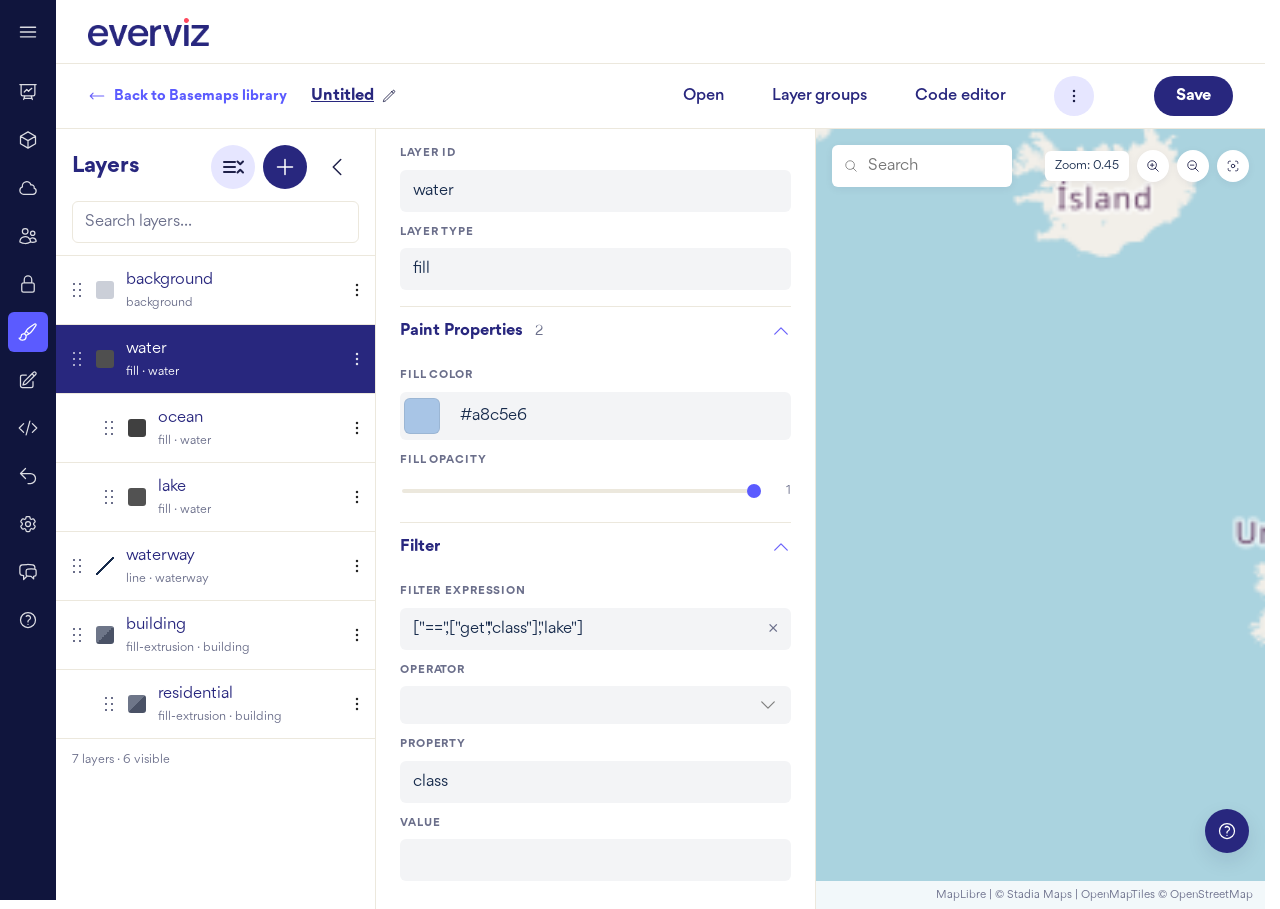
==== pages/base-map-editor.html @ 0524ca34 "feat: editor topbar — Code editor + overflow menu (Sources/Settings/Global state/Export) Per Vera's " ====
<!doctype html>
<html lang="en">
<head>
  <meta charset="utf-8" />
  <meta name="viewport" content="width=1280" />
  <base href="../" />
  <title>Base map editor · everviz prototype</title>
  <link rel="stylesheet" href="assets/css/tokens.css" />
  <link rel="stylesheet" href="assets/css/base.css" />
  <link rel="stylesheet" href="assets/css/chrome.css" />
  <link rel="stylesheet" href="assets/css/pages/editor.css" />
</head>
<body data-screen="designer-tools" data-screen-title="Base map editor" data-crumbs='[]' data-page-mode="editor" data-save-toast="Basemap saved" data-editor-kind="basemap" data-library-href="pages/base-maps-library.html">
  <div class="app app--editor">
    <div id="chrome" class="chrome-mount"></div>
    <main>
      <header class="editor-bar">
        <div class="editor-bar__left">
          <a class="back-link" href="pages/base-maps-library.html">
            <img src="assets/icons/arrow-long-left.svg" alt="" width="18" height="18" />
            Back to Basemaps library
          </a>
          <div class="editor-bar__title">
            <span class="editor-bar__title-text" data-editor-title contenteditable="true" spellcheck="false">Untitled</span>
            <button class="icon-btn" data-action="focus-title" aria-label="Rename" data-tooltip="Rename"><img src="assets/icons/pencil.svg" alt="" width="14" height="14" /></button>
          </div>
        </div>
        <div class="editor-bar__actions">
          <button class="editor-action">Open</button>
          <button class="editor-action">Layer groups</button>
          <button class="editor-action">Code editor</button>
          <div class="editor-overflow" data-editor-overflow>
            <button class="editor-overflow__btn" data-editor-overflow-trigger aria-label="More options" data-tooltip="More options">
              <img src="assets/icons/ellipsis-vertical.svg" alt="" width="20" height="20" />
            </button>
            <ul class="editor-overflow__menu" hidden role="menu">
              <li><button type="button" class="editor-overflow__item" role="menuitem">Sources</button></li>
              <li><button type="button" class="editor-overflow__item" role="menuitem">Settings</button></li>
              <li><button type="button" class="editor-overflow__item" role="menuitem">Global state</button></li>
              <li><button type="button" class="editor-overflow__item" role="menuitem">Export</button></li>
            </ul>
          </div>
          <button class="editor-action editor-action--save" data-action="open-save-modal">Save</button>
        </div>
      </header>

      <div class="editor-grid">
        <aside class="editor-pane editor-pane--layers">
          <div class="layers-pane__head">
            <h2 class="layers-pane__title">Layers</h2>
            <div class="layers-pane__head-actions">
              <button class="icon-pill" aria-label="Expand or collapse all layers" data-tooltip="Expand or collapse all layers"><img src="assets/icons/expand-collapse.svg" alt="" width="24" height="24" /></button>
              <button class="icon-pill icon-pill--accent" data-tooltip="Add a new layer" aria-label="Add a new layer"><img src="assets/icons/plus.svg" alt="" width="24" height="24" /></button>
              <button class="icon-pill icon-pill--ghost" data-action="toggle-layers-pane" aria-label="Collapse panel" data-tooltip="Collapse panel"><img src="assets/icons/chevron-left.svg" alt="" width="24" height="24" /></button>
            </div>
          </div>
          <div class="layers-pane__search">
            <input type="text" class="layers-pane__search-input" placeholder="Search layers..." />
          </div>
          <ul class="layers-list">
            <li class="layer-item" data-layer-id="background">
              <button class="layer-item__row">
                <span class="layer-item__handle" aria-hidden="true"></span>
                <span class="layer-item__swatch layer-item__swatch--background"></span>
                <span class="layer-item__body">
                  <span class="layer-item__name">background</span>
                  <span class="layer-item__meta">background</span>
                </span>
              </button>
              <button class="layer-item__menu" aria-label="More options" data-tooltip="More options"><img src="assets/icons/ellipsis-vertical.svg" alt="" width="20" height="20" /></button>
            </li>
            <li class="layer-item layer-item--selected" data-layer-id="water">
              <button class="layer-item__row">
                <span class="layer-item__handle" aria-hidden="true"></span>
                <span class="layer-item__swatch layer-item__swatch--water"></span>
                <span class="layer-item__body">
                  <span class="layer-item__name">water</span>
                  <span class="layer-item__meta">fill · water</span>
                </span>
              </button>
              <button class="layer-item__menu" aria-label="More options" data-tooltip="More options"><img src="assets/icons/ellipsis-vertical.svg" alt="" width="20" height="20" /></button>
            </li>
            <li class="layer-item layer-item--child" data-layer-id="ocean">
              <button class="layer-item__row">
                <span class="layer-item__handle" aria-hidden="true"></span>
                <span class="layer-item__swatch layer-item__swatch--ocean"></span>
                <span class="layer-item__body">
                  <span class="layer-item__name">ocean</span>
                  <span class="layer-item__meta">fill · water</span>
                </span>
              </button>
              <button class="layer-item__menu" aria-label="More options" data-tooltip="More options"><img src="assets/icons/ellipsis-vertical.svg" alt="" width="20" height="20" /></button>
            </li>
            <li class="layer-item layer-item--child" data-layer-id="lake">
              <button class="layer-item__row">
                <span class="layer-item__handle" aria-hidden="true"></span>
                <span class="layer-item__swatch layer-item__swatch--lake"></span>
                <span class="layer-item__body">
                  <span class="layer-item__name">lake</span>
                  <span class="layer-item__meta">fill · water</span>
                </span>
              </button>
              <button class="layer-item__menu" aria-label="More options" data-tooltip="More options"><img src="assets/icons/ellipsis-vertical.svg" alt="" width="20" height="20" /></button>
            </li>
            <li class="layer-item" data-layer-id="waterway">
              <button class="layer-item__row">
                <span class="layer-item__handle" aria-hidden="true"></span>
                <span class="layer-item__swatch layer-item__swatch--waterway"></span>
                <span class="layer-item__body">
                  <span class="layer-item__name">waterway</span>
                  <span class="layer-item__meta">line · waterway</span>
                </span>
              </button>
              <button class="layer-item__menu" aria-label="More options" data-tooltip="More options"><img src="assets/icons/ellipsis-vertical.svg" alt="" width="20" height="20" /></button>
            </li>
            <li class="layer-item" data-layer-id="building">
              <button class="layer-item__row">
                <span class="layer-item__handle" aria-hidden="true"></span>
                <span class="layer-item__swatch layer-item__swatch--building"></span>
                <span class="layer-item__body">
                  <span class="layer-item__name">building</span>
                  <span class="layer-item__meta">fill-extrusion · building</span>
                </span>
              </button>
              <button class="layer-item__menu" aria-label="More options" data-tooltip="More options"><img src="assets/icons/ellipsis-vertical.svg" alt="" width="20" height="20" /></button>
            </li>
            <li class="layer-item layer-item--child" data-layer-id="residential">
              <button class="layer-item__row">
                <span class="layer-item__handle" aria-hidden="true"></span>
                <span class="layer-item__swatch layer-item__swatch--building"></span>
                <span class="layer-item__body">
                  <span class="layer-item__name">residential</span>
                  <span class="layer-item__meta">fill-extrusion · building</span>
                </span>
              </button>
              <button class="layer-item__menu" aria-label="More options" data-tooltip="More options"><img src="assets/icons/ellipsis-vertical.svg" alt="" width="20" height="20" /></button>
            </li>
          </ul>
          <div class="layers-pane__foot">7 layers · 6 visible</div>
        </aside>

        <section class="editor-pane editor-pane--properties">
          <div class="prop-row">
            <label class="prop-label">LAYER ID</label>
            <input type="text" class="prop-input" value="water" data-prop="layer-id" />
          </div>
          <div class="prop-row">
            <label class="prop-label">LAYER TYPE</label>
            <input type="text" class="prop-input" value="fill" />
          </div>

          <details class="prop-section" open>
            <summary class="prop-section__head">
              <span class="prop-section__title">Paint Properties <span class="prop-section__count">2</span></span>
              <img src="assets/icons/chevron-down.svg" alt="" width="20" height="20" />
            </summary>
            <div class="prop-section__body">
              <div class="prop-row">
                <label class="prop-label">Fill Color</label>
                <div class="color-input">
                  <span class="color-input__swatch" style="background:#a8c5e6"></span>
                  <input type="text" class="prop-input prop-input--inline" value="#a8c5e6" />
                </div>
              </div>
              <div class="prop-row">
                <label class="prop-label">Fill Opacity</label>
                <div class="slider-row">
                  <input type="range" class="prop-slider" min="0" max="1" step="0.05" value="1" />
                  <span class="prop-slider__value">1</span>
                </div>
              </div>
            </div>
          </details>

          <details class="prop-section" open>
            <summary class="prop-section__head">
              <span class="prop-section__title">Filter</span>
              <img src="assets/icons/chevron-down.svg" alt="" width="20" height="20" />
            </summary>
            <div class="prop-section__body">
              <div class="prop-row">
                <label class="prop-label">Filter Expression</label>
                <div class="prop-input-with-clear">
                  <input type="text" class="prop-input" value='["==",["get","class"],"lake"]' />
                  <button class="prop-input__clear" aria-label="Clear">×</button>
                </div>
              </div>
              <div class="prop-row">
                <label class="prop-label">Operator</label>
                <button class="prop-select">
                  <span></span>
                  <img src="assets/icons/chevron-down.svg" alt="" width="20" height="20" />
                </button>
              </div>
              <div class="prop-row">
                <label class="prop-label">Property</label>
                <input type="text" class="prop-input" value="class" />
              </div>
              <div class="prop-row">
                <label class="prop-label">Value</label>
                <input type="text" class="prop-input" value="" />
              </div>
            </div>
          </details>
        </section>

        <aside class="editor-pane editor-pane--map">
          <div class="map-preview" aria-hidden="true"></div>
          <div class="map-overlay map-overlay--top">
            <div class="map-search">
              <img src="assets/icons/magnifying-glass.svg" alt="" width="14" height="14" />
              <input type="text" class="map-search__input" placeholder="Search" />
            </div>
            <div class="map-controls">
              <button class="map-chip">Zoom: 0.45</button>
              <button class="map-control-btn" aria-label="Zoom in" data-tooltip="Zoom in"><img src="assets/icons/magnifying-glass-plus.svg" alt="" width="14" height="14" /></button>
              <button class="map-control-btn" aria-label="Zoom out" data-tooltip="Zoom out"><img src="assets/icons/magnifying-glass-minus.svg" alt="" width="14" height="14" /></button>
              <button class="map-control-btn" aria-label="Recenter" data-tooltip="Recenter"><img src="assets/icons/viewfinder-circle.svg" alt="" width="14" height="14" /></button>
            </div>
          </div>
          <button class="map-help-fab" aria-label="Help" data-tooltip="Help"><img src="assets/icons/question-mark-circle.svg" alt="" width="20" height="20" /></button>
          <div class="map-attribution">MapLibre | © Stadia Maps | OpenMapTiles © OpenStreetMap</div>
        </aside>
      </div>
    </main>
  </div>

  <!-- Layer item context menu (opens from three-dot button) -->
  <div class="layer-menu" data-layer-menu hidden role="menu">
    <button class="layer-menu__item" role="menuitem" data-action="hide">
      <img src="assets/icons/eye-slash.svg" alt="" width="16" height="16" data-menu-icon />
      <span data-menu-label>Hide</span>
    </button>
    <button class="layer-menu__item" role="menuitem" data-action="duplicate">
      <img src="assets/icons/document-duplicate.svg" alt="" width="16" height="16" />
      <span>Duplicate</span>
    </button>
    <button class="layer-menu__item layer-menu__item--danger" role="menuitem" data-action="delete">
      <img src="assets/icons/trash.svg" alt="" width="16" height="16" />
      <span>Delete</span>
    </button>
  </div>

  <!-- Save toast (shown after Save in modal) -->
  <div class="save-toast" data-save-toast-el hidden role="status" aria-live="polite">
    <img src="assets/icons/check-circle.svg" alt="" width="20" height="20" />
    <span data-save-toast-text></span>
  </div>

  <!-- Save modal -->
  <div class="save-modal" data-save-modal hidden aria-hidden="true">
    <div class="save-modal__backdrop" data-save-modal-close></div>
    <div class="save-modal__panel" role="dialog" aria-modal="true" aria-labelledby="save-modal-title">
      <header class="save-modal__head">
        <h2 class="save-modal__title" id="save-modal-title">Save Basemap</h2>
        <button class="save-modal__close" aria-label="Close" data-save-modal-close data-tooltip="Close">
          <img src="assets/icons/x-mark.svg" alt="" width="18" height="18" />
        </button>
      </header>
      <div class="save-modal__body">
        <label class="save-modal__label" for="save-template-name">Name basemap</label>
        <input id="save-template-name" type="text" class="save-modal__input" value="Untitled project" />
      </div>
      <footer class="save-modal__foot">
        <button class="btn btn--outline" data-save-modal-close>Cancel</button>
        <a class="btn btn--outline" href="pages/base-maps-library.html" data-action="save-and-go">Save &amp; go to Basemaps library</a>
        <button class="btn btn--primary" data-save-modal-close data-action="save-confirm">Save</button>
      </footer>
    </div>
  </div>

  <script>
    // Layer selection: clicking a layer moves the purple highlight and
    // updates the Layer ID field in the properties pane.
    document.addEventListener("DOMContentLoaded", () => {
      // Title from ?name=… query (set by library cards when editing
      // existing items; absent on Create new so title stays "Untitled").
      const params = new URLSearchParams(window.location.search);
      const nameParam = params.get("name");
      if (nameParam) {
        const titleEl = document.querySelector(".editor-bar__title-text");
        if (titleEl) titleEl.textContent = nameParam;

        // Swap the map preview to the matching tile based on the name.
        // First pattern wins, so more-specific patterns come first.
        const MAP_LOOKUP = [
          [/nordic dark|northern europe.*dark/i, "north-europe.png", true],
          [/mediterranean europe|southern europe|tourism.*europe/i, "europe.png", false],
          [/(^|\s)mediterranean(\s|$)/i, "mediterranean.png", false],
          [/northern europe|air quality.*northern/i, "north-europe.png", false],
          [/central europe/i, "central-europe.png", false],
          [/scandinavia|infrastructure.*scandinav/i, "scandinavia.png", false],
          [/nordic|energy mix.*nordic/i, "north-europe.png", false],
          [/(^|\s)(uk|united kingdom|london|constituency)(\s|$)|election results.*uk|transit.*london/i, "uk.png", false],
          [/north africa/i, "north-africa.png", false],
          [/middle east/i, "middle-east.png", false],
          [/north america/i, "north-america.png", false],
          [/south america/i, "south-america.png", false],
          [/east asia/i, "asia-east.png", false],
          [/south asia/i, "asia-india.png", false],
          [/australia/i, "australia.png", false],
          [/europe|election results.*europe|population.*mediterranean/i, "europe.png", false],
          [/world|global|climate zones|time zones|economic/i, "world.png", false],
        ];
        const preview = document.querySelector(".map-preview");
        if (preview) {
          for (const [pattern, image, dark] of MAP_LOOKUP) {
            if (pattern.test(nameParam)) {
              preview.style.backgroundImage = `url("assets/img/maps/${image}")`;
              if (dark) preview.classList.add("map-preview--dark");
              break;
            }
          }
        }
      }

      const idInput = document.querySelector('[data-prop="layer-id"]');
      const layersList = document.querySelector(".layers-list");
      const layerFoot = document.querySelector(".layers-pane__foot");
      const layerSearch = document.querySelector(".layers-pane__search-input");
      const updateLayerCount = () => {
        if (!layerFoot) return;
        const all = layersList.querySelectorAll(".layer-item");
        const filterHidden = layersList.querySelectorAll(".layer-item--filter-hidden");
        const visible = layersList.querySelectorAll(
          ".layer-item:not(.layer-item--hidden):not(.layer-item--filter-hidden)"
        );
        // When filtering, show match counts; otherwise the normal layer summary.
        if (filterHidden.length > 0) {
          const matches = all.length - filterHidden.length;
          layerFoot.textContent = `${matches} of ${all.length} match`;
        } else {
          layerFoot.textContent = `${all.length} layers · ${visible.length} visible`;
        }
      };
      // Layer search: case-insensitive substring match on name + meta text.
      const filterLayers = (raw) => {
        const q = (raw || "").trim().toLowerCase();
        layersList.querySelectorAll(".layer-item").forEach((li) => {
          if (!q) { li.classList.remove("layer-item--filter-hidden"); return; }
          const name = li.querySelector(".layer-item__name")?.textContent.toLowerCase() || "";
          const meta = li.querySelector(".layer-item__meta")?.textContent.toLowerCase() || "";
          li.classList.toggle("layer-item--filter-hidden", !(name.includes(q) || meta.includes(q)));
        });
        updateLayerCount();
      };
      if (layerSearch) {
        layerSearch.addEventListener("input", () => filterLayers(layerSearch.value));
        layerSearch.addEventListener("keydown", (e) => {
          if (e.key === "Escape" && layerSearch.value) {
            layerSearch.value = "";
            filterLayers("");
            e.preventDefault();
          }
        });
      }
      const selectLayer = (li) => {
        layersList
          .querySelectorAll(".layer-item--selected")
          .forEach((s) => s.classList.remove("layer-item--selected"));
        li.classList.add("layer-item--selected");
        const name = li.querySelector(".layer-item__name")?.textContent;
        if (idInput && name) idInput.value = name;
      };
      // Event-delegated row click → select (works for cloned items too).
      layersList.addEventListener("click", (e) => {
        const row = e.target.closest(".layer-item__row");
        if (row) selectLayer(row.closest(".layer-item"));
      });

      // Inline-editable title (pencil focuses, Enter commits, Esc reverts)
      const titleEl = document.querySelector("[data-editor-title]");
      if (titleEl) {
        let titleBefore = "";
        titleEl.addEventListener("focus", () => {
          titleBefore = titleEl.textContent;
          // Select all text inside the contenteditable span
          const range = document.createRange();
          range.selectNodeContents(titleEl);
          const sel = window.getSelection();
          sel.removeAllRanges();
          sel.addRange(range);
        });
        titleEl.addEventListener("keydown", (e) => {
          if (e.key === "Enter") {
            e.preventDefault();
            titleEl.blur();
          } else if (e.key === "Escape") {
            e.preventDefault();
            titleEl.textContent = titleBefore;
            titleEl.blur();
          }
        });
        titleEl.addEventListener("blur", () => {
          const v = (titleEl.textContent || "").replace(/\s+/g, " ").trim();
          titleEl.textContent = v || "Untitled";
        });
        // Pencil click focuses the title for editing.
        document.querySelectorAll('[data-action="focus-title"]').forEach((btn) => {
          btn.addEventListener("click", () => titleEl.focus());
        });
      }

      // Save modal
      const modal = document.querySelector("[data-save-modal]");
      const openModal = () => {
        // Pre-fill the modal's name input with whatever the editor title
        // currently shows (so renames flow into Save).
        const input = document.getElementById("save-template-name");
        if (input && titleEl) input.value = (titleEl.textContent || "").trim();
        modal.hidden = false;
        modal.setAttribute("aria-hidden", "false");
        document.body.style.overflow = "hidden";
      };
      const closeModal = () => {
        modal.hidden = true;
        modal.setAttribute("aria-hidden", "true");
        document.body.style.overflow = "";
      };
      document.querySelectorAll('[data-action="open-save-modal"]').forEach((btn) => {
        btn.addEventListener("click", openModal);
      });
      modal.querySelectorAll("[data-save-modal-close]").forEach((el) => {
        el.addEventListener("click", closeModal);
      });
      document.addEventListener("keydown", (e) => {
        if (e.key === "Escape" && !modal.hidden) closeModal();
      });

      // Save toast — shown when the modal's Save button is clicked.
      const toast = document.querySelector("[data-save-toast-el]");
      const toastText = toast?.querySelector("[data-save-toast-text]");
      const toastMessage = document.body.dataset.saveToast || "Saved";
      let toastTimer;
      const showToast = () => {
        if (!toast) return;
        if (toastText) toastText.textContent = toastMessage;
        toast.hidden = false;
        requestAnimationFrame(() => toast.classList.add("is-visible"));
        clearTimeout(toastTimer);
        toastTimer = setTimeout(() => {
          toast.classList.remove("is-visible");
          setTimeout(() => { toast.hidden = true; }, 220);
        }, 2400);
      };

      // Persist the save to localStorage (used by both Save and Save & go).
      const editorKind = document.body.dataset.editorKind; // "minimap" | "basemap"
      const persistSave = () => {
        const nameInput = document.getElementById("save-template-name");
        const name = (nameInput?.value || "").trim() || "Untitled";
        const previewEl = document.querySelector(".map-preview");
        const thumb = previewEl?.style.backgroundImage || "";
        // If we arrived here from an existing saved entry (?id=...), update it.
        const id = new URLSearchParams(window.location.search).get("id") || null;
        const entry = window.SavedMaps?.save(editorKind, { id, name, thumb });
        if (entry) {
          // Update the editor title to reflect the saved name.
          const titleEl = document.querySelector(".editor-bar__title-text");
          if (titleEl) titleEl.textContent = entry.name;
        }
        return entry;
      };

      document.querySelectorAll('[data-action="save-confirm"]').forEach((btn) => {
        btn.addEventListener("click", () => {
          persistSave();
          showToast();
        });
      });
      document.querySelectorAll('[data-action="save-and-go"]').forEach((link) => {
        link.addEventListener("click", () => {
          persistSave();
          // Anchor navigation continues normally
        });
      });

      // Collapse / expand the Layers pane. Shrinks the editor grid's
      // first column to a 56px rail; only the toggle chevron remains.
      const layersPane = document.querySelector(".editor-pane--layers");
      const editorGrid = document.querySelector(".editor-grid");
      document.querySelectorAll('[data-action="toggle-layers-pane"]').forEach((btn) => {
        btn.addEventListener("click", () => {
          const collapsed = layersPane.classList.toggle("is-collapsed");
          editorGrid.classList.toggle("layers-collapsed", collapsed);
          const label = collapsed ? "Expand panel" : "Collapse panel";
          btn.setAttribute("aria-label", label);
          btn.setAttribute("data-tooltip", label);
        });
      });

      // Editor topbar overflow menu (Sources / Settings / Global state /
      // Export). Click trigger toggles the popover; outside click + Esc
      // close it; menu items just close for now (no actions wired yet).
      const overflow = document.querySelector("[data-editor-overflow]");
      const overflowTrigger = overflow?.querySelector("[data-editor-overflow-trigger]");
      const overflowMenu = overflow?.querySelector(".editor-overflow__menu");
      const closeOverflow = () => { if (overflowMenu) overflowMenu.hidden = true; };
      if (overflowTrigger && overflowMenu) {
        overflowTrigger.addEventListener("click", (e) => {
          e.stopPropagation();
          overflowMenu.hidden = !overflowMenu.hidden;
        });
        overflowMenu.addEventListener("click", (e) => {
          if (e.target.closest(".editor-overflow__item")) closeOverflow();
        });
        document.addEventListener("click", (e) => {
          if (!overflow.contains(e.target)) closeOverflow();
        });
        document.addEventListener("keydown", (e) => {
          if (e.key === "Escape") closeOverflow();
        });
      }

      // Per-layer context menu (Hide / Duplicate / Delete)
      const layerMenu = document.querySelector("[data-layer-menu]");
      let menuTrigger = null; // the layer-item__menu button that opened the menu
      let menuTargetLi = null; // the .layer-item it belongs to
      const positionMenu = (triggerBtn) => {
        const rect = triggerBtn.getBoundingClientRect();
        layerMenu.style.top = `${rect.bottom + 4}px`;
        layerMenu.style.left = `${rect.right - 168}px`;
      };
      const syncHideLabel = () => {
        const icon = layerMenu.querySelector("[data-menu-icon]");
        const label = layerMenu.querySelector("[data-menu-label]");
        const isHidden = menuTargetLi?.classList.contains("layer-item--hidden");
        if (icon) icon.src = isHidden ? "assets/icons/eye.svg" : "assets/icons/eye-slash.svg";
        if (label) label.textContent = isHidden ? "Show" : "Hide";
      };
      const openLayerMenu = (triggerBtn) => {
        menuTrigger = triggerBtn;
        menuTargetLi = triggerBtn.closest(".layer-item");
        syncHideLabel();
        positionMenu(triggerBtn);
        layerMenu.hidden = false;
      };
      const closeLayerMenu = () => {
        layerMenu.hidden = true;
        menuTrigger = null;
        menuTargetLi = null;
      };

      // Delegated click on layers list: handle menu button toggling.
      layersList.addEventListener("click", (e) => {
        const menuBtn = e.target.closest(".layer-item__menu");
        if (!menuBtn) return;
        e.stopPropagation();
        if (layerMenu.hidden || menuTrigger !== menuBtn) openLayerMenu(menuBtn);
        else closeLayerMenu();
      });

      // Menu actions
      layerMenu.addEventListener("click", (e) => {
        const item = e.target.closest(".layer-menu__item");
        if (!item || !menuTargetLi) return;
        const action = item.dataset.action;
        if (action === "hide") {
          menuTargetLi.classList.toggle("layer-item--hidden");
          updateLayerCount();
        } else if (action === "duplicate") {
          const clone = menuTargetLi.cloneNode(true);
          clone.classList.remove("layer-item--selected");
          const nameEl = clone.querySelector(".layer-item__name");
          if (nameEl) nameEl.textContent = `${nameEl.textContent} copy`;
          menuTargetLi.after(clone);
          updateLayerCount();
        } else if (action === "delete") {
          const wasSelected = menuTargetLi.classList.contains("layer-item--selected");
          const next = menuTargetLi.nextElementSibling || menuTargetLi.previousElementSibling;
          menuTargetLi.remove();
          if (wasSelected && next && next.classList.contains("layer-item")) {
            selectLayer(next);
          }
          updateLayerCount();
        }
        closeLayerMenu();
      });

      document.addEventListener("click", (e) => {
        if (layerMenu.hidden) return;
        if (menuTrigger && (e.target === menuTrigger || menuTrigger.contains(e.target))) return;
        if (layerMenu.contains(e.target)) return;
        closeLayerMenu();
      });
      document.addEventListener("keydown", (e) => {
        if (e.key === "Escape" && !layerMenu.hidden) closeLayerMenu();
      });
    });
  </script>
  <script src="assets/js/saved-maps.js" defer></script>
  <script src="assets/js/tooltip.js" defer></script>
  <script src="assets/js/chrome.js" defer></script>
  <script src="assets/js/prefetch.js" defer></script>
</body>
</html>
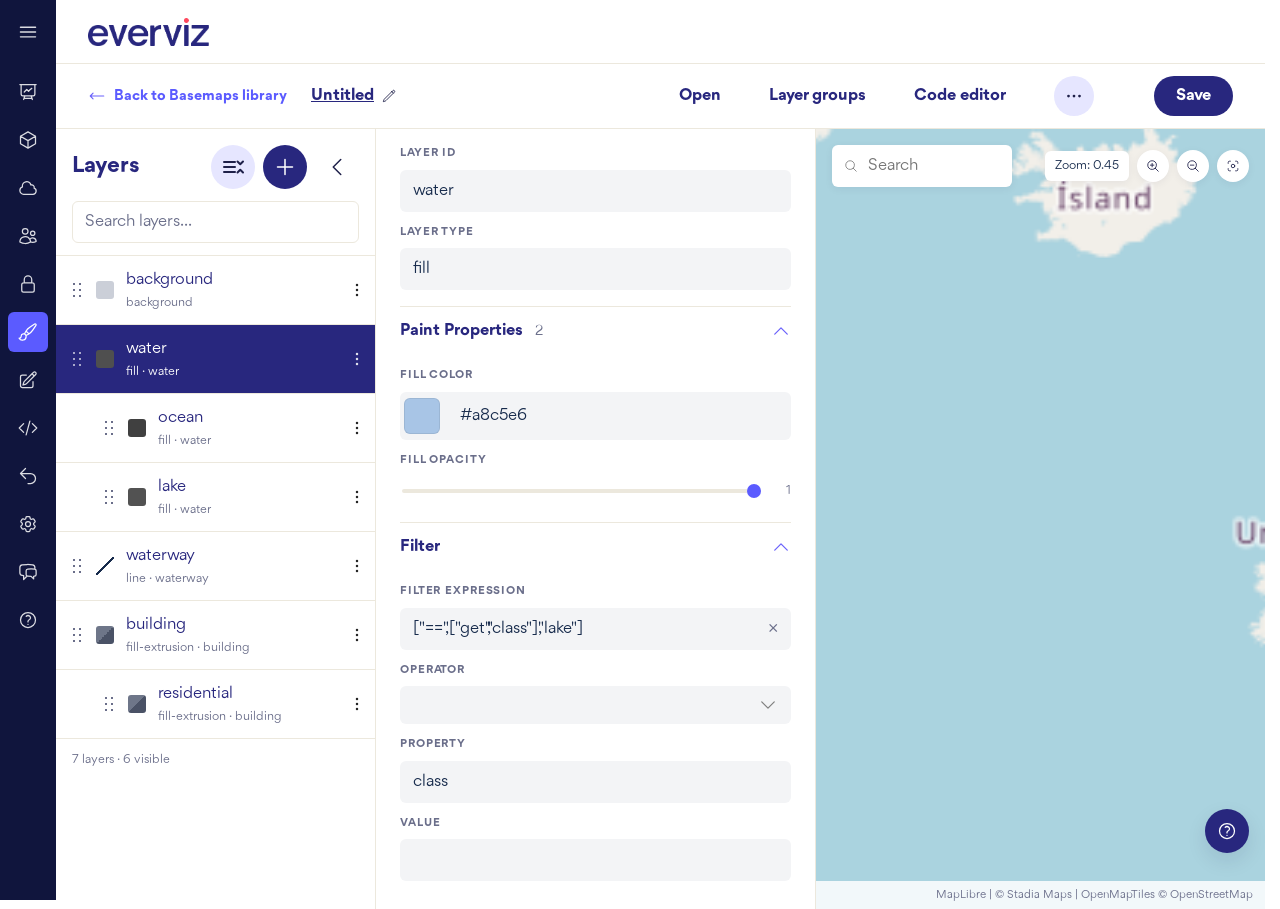
==== commit 4408f6f8: "ui: editor topbar matches reference — horizontal ellipsis + bolder actions - Overflow button now use" ====
--- a/pages/base-map-editor.html
+++ b/pages/base-map-editor.html
@@ -31,7 +31,7 @@
           <button class="editor-action">Code editor</button>
           <div class="editor-overflow" data-editor-overflow>
             <button class="editor-overflow__btn" data-editor-overflow-trigger aria-label="More options" data-tooltip="More options">
-              <img src="assets/icons/ellipsis-vertical.svg" alt="" width="20" height="20" />
+              <img src="assets/icons/ellipsis-horizontal.svg" alt="" width="22" height="22" />
             </button>
             <ul class="editor-overflow__menu" hidden role="menu">
               <li><button type="button" class="editor-overflow__item" role="menuitem">Sources</button></li>
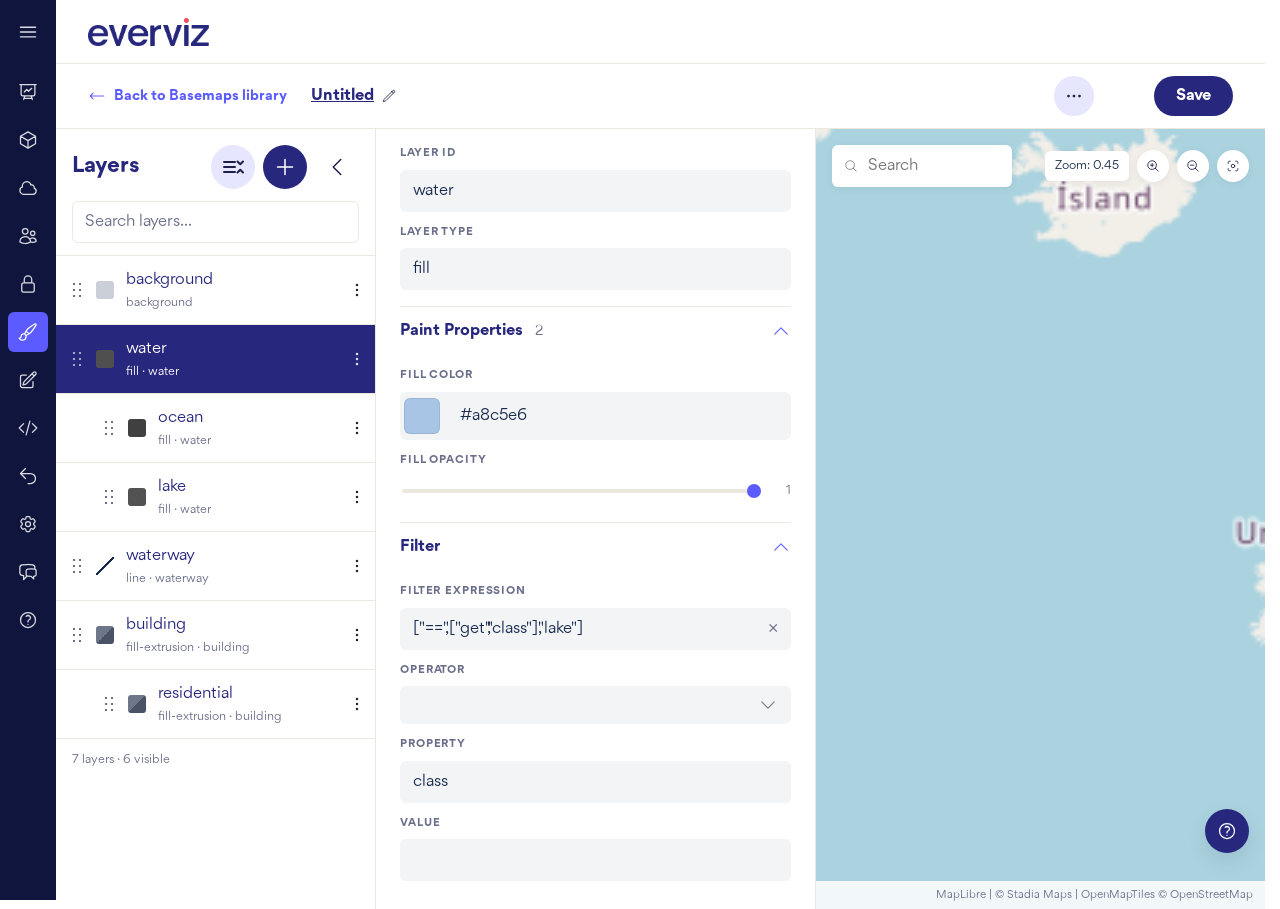
==== commit acba3661: "ui: Open / Layer groups / Code editor move into the overflow menu Per Vera: 'put the three other opt" ====
--- a/pages/base-map-editor.html
+++ b/pages/base-map-editor.html
@@ -26,14 +26,15 @@
           </div>
         </div>
         <div class="editor-bar__actions">
-          <button class="editor-action">Open</button>
-          <button class="editor-action">Layer groups</button>
-          <button class="editor-action">Code editor</button>
           <div class="editor-overflow" data-editor-overflow>
             <button class="editor-overflow__btn" data-editor-overflow-trigger aria-label="More options" data-tooltip="More options">
               <img src="assets/icons/ellipsis-horizontal.svg" alt="" width="22" height="22" />
             </button>
             <ul class="editor-overflow__menu" hidden role="menu">
+              <li><button type="button" class="editor-overflow__item" role="menuitem">Open</button></li>
+              <li><button type="button" class="editor-overflow__item" role="menuitem">Layer groups</button></li>
+              <li><button type="button" class="editor-overflow__item" role="menuitem">Code editor</button></li>
+              <li class="editor-overflow__sep" role="separator" aria-hidden="true"></li>
               <li><button type="button" class="editor-overflow__item" role="menuitem">Sources</button></li>
               <li><button type="button" class="editor-overflow__item" role="menuitem">Settings</button></li>
               <li><button type="button" class="editor-overflow__item" role="menuitem">Global state</button></li>
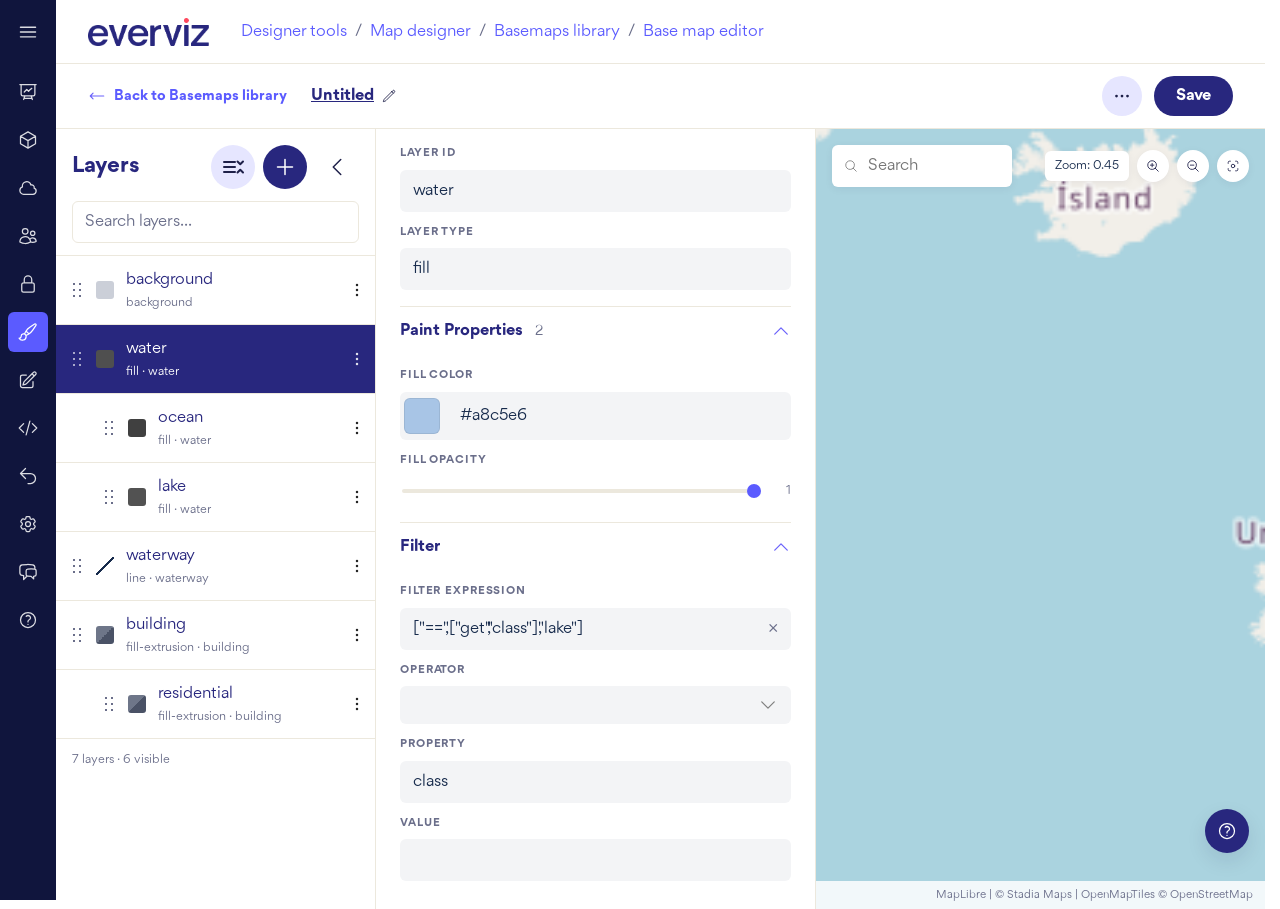
==== commit 95416a39: "feat: bring back topbar breadcrumbs on basemap + minimap editors editor.css had been hiding .topbar_" ====
--- a/pages/base-map-editor.html
+++ b/pages/base-map-editor.html
@@ -10,7 +10,7 @@
   <link rel="stylesheet" href="assets/css/chrome.css" />
   <link rel="stylesheet" href="assets/css/pages/editor.css" />
 </head>
-<body data-screen="designer-tools" data-screen-title="Base map editor" data-crumbs='[]' data-page-mode="editor" data-save-toast="Basemap saved" data-editor-kind="basemap" data-library-href="pages/base-maps-library.html">
+<body data-screen="designer-tools" data-screen-title="Base map editor" data-crumbs='[{"title":"Designer tools","href":"./"},{"title":"Map designer","href":"pages/map-designer.html"},{"title":"Basemaps library","href":"pages/base-maps-library.html"}]' data-page-mode="editor" data-save-toast="Basemap saved" data-editor-kind="basemap" data-library-href="pages/base-maps-library.html">
   <div class="app app--editor">
     <div id="chrome" class="chrome-mount"></div>
     <main>
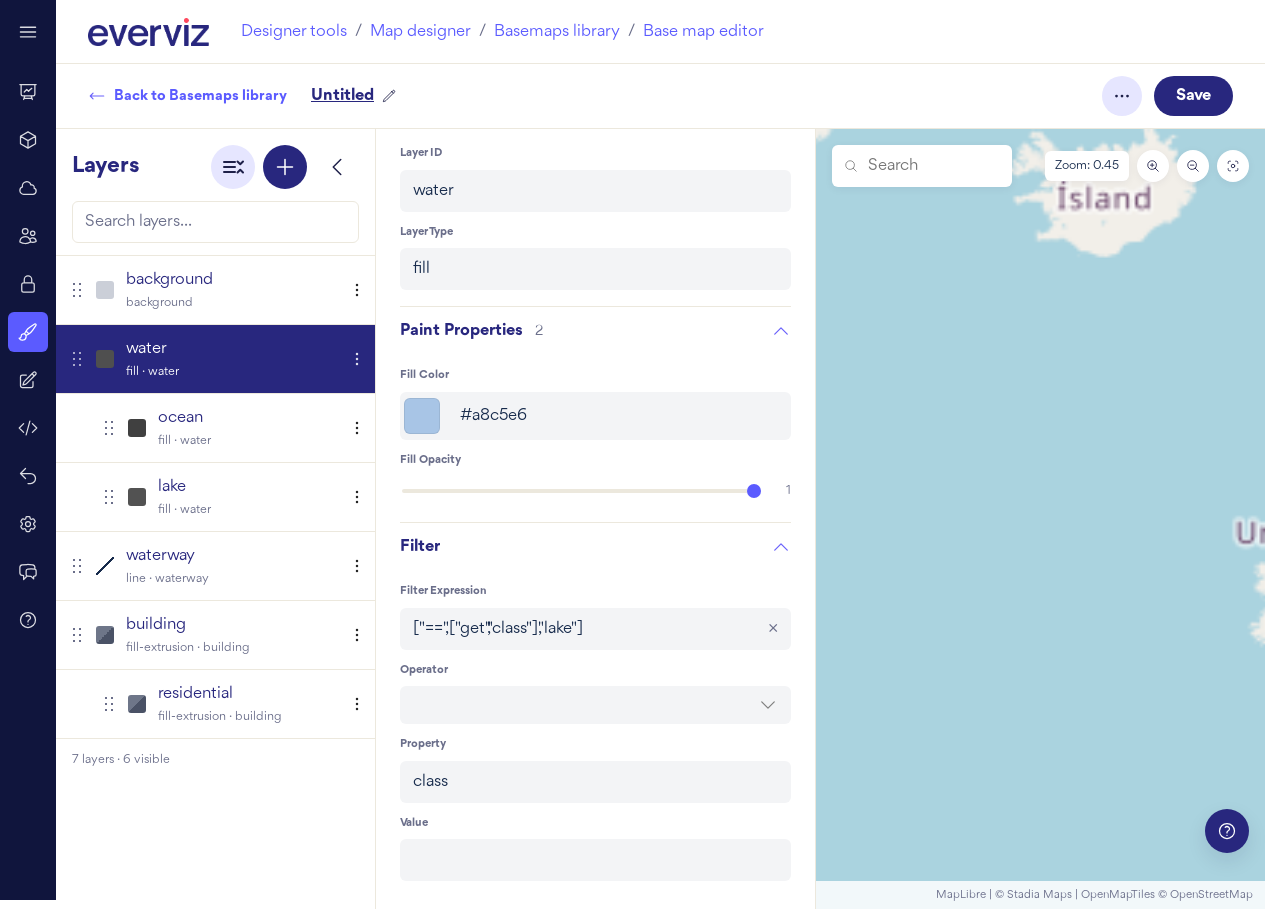
==== commit 7cf15cbe: "Editors: Title Case property labels (drop all-caps) (#96) The base .prop-label rule force-uppercased" ====
--- a/pages/base-map-editor.html
+++ b/pages/base-map-editor.html
@@ -142,11 +142,11 @@
 
         <section class="editor-pane editor-pane--properties">
           <div class="prop-row">
-            <label class="prop-label">LAYER ID</label>
+            <label class="prop-label">Layer ID</label>
             <input type="text" class="prop-input" value="water" data-prop="layer-id" />
           </div>
           <div class="prop-row">
-            <label class="prop-label">LAYER TYPE</label>
+            <label class="prop-label">Layer Type</label>
             <input type="text" class="prop-input" value="fill" />
           </div>
 
@@ -264,8 +264,8 @@
       </div>
       <footer class="save-modal__foot">
         <button class="btn btn--outline" data-save-modal-close>Cancel</button>
-        <a class="btn btn--outline" href="pages/base-maps-library.html" data-action="save-and-go">Save &amp; go to Basemaps library</a>
-        <button class="btn btn--primary" data-save-modal-close data-action="save-confirm">Save</button>
+        <button class="btn btn--outline" data-save-modal-close data-action="save-confirm">Save</button>
+        <a class="btn btn--primary" href="pages/base-maps-library.html" data-action="save-and-go">Save &amp; go to Basemaps library</a>
       </footer>
     </div>
   </div>
